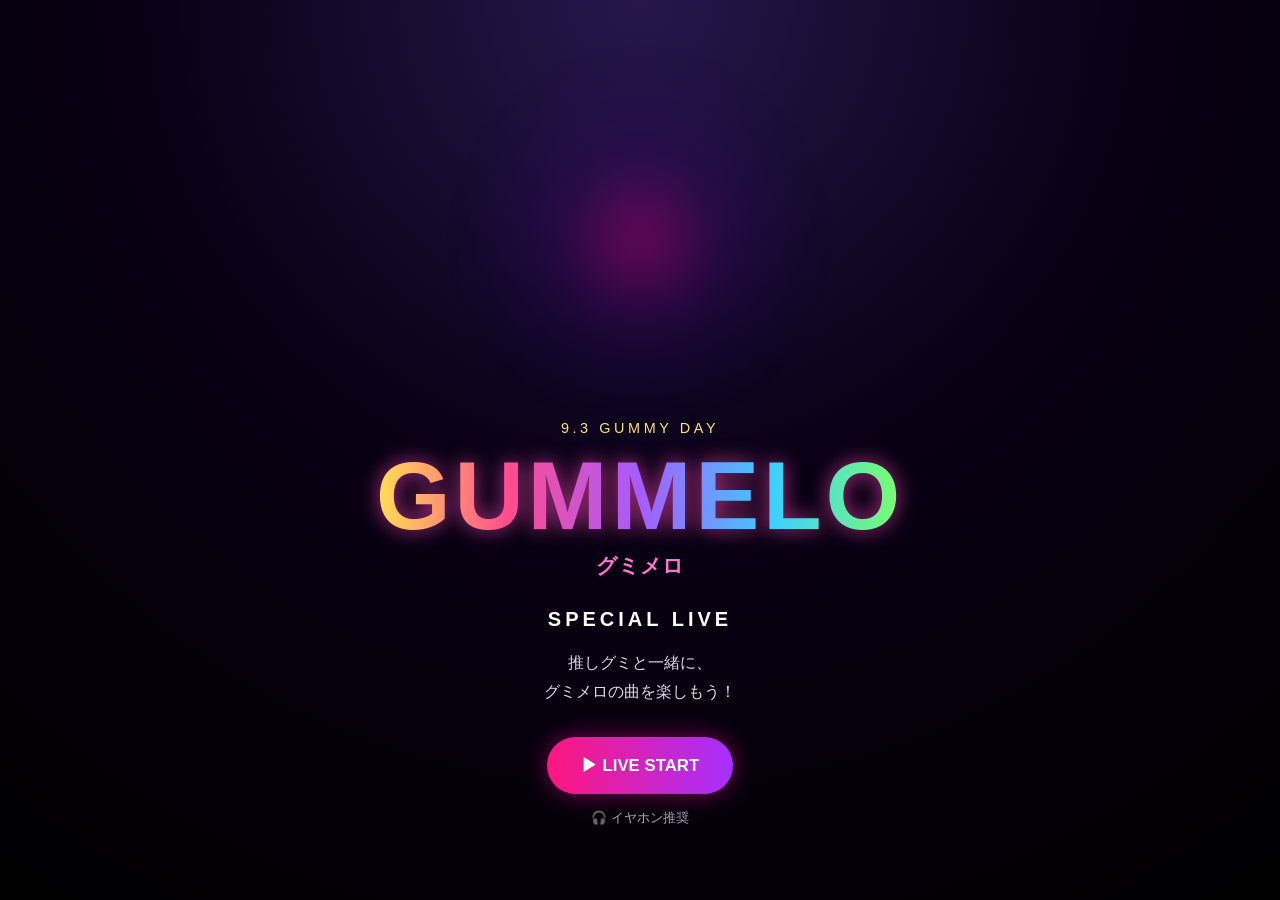
==== index.html @ 1a46d7b8 "Rename live.html to index.html" ====
<!DOCTYPE html>
<html lang="ja">

<head>
  <meta charset="UTF-8">

  <meta
    name="viewport"
    content="width=device-width, initial-scale=1.0"
  >

  <title>GUMMELO SPECIAL LIVE</title>

  <link
    rel="stylesheet"
    href="css/live.css"
  >
</head>


<body>

  <main class="site">


    <!-- ========================================
                  OPENING SCREEN
    ========================================= -->

    <section
      class="screen opening-screen"
      id="opening"
    >

      <div class="opening-glow"></div>

      <p class="event-date">
        9.3 GUMMY DAY
      </p>

      <h1 class="logo">
        GUMMELO
      </h1>

      <p class="logo-ja">
        グミメロ
      </p>

      <p class="special-live">
        SPECIAL LIVE
      </p>

      <p class="opening-message">
        推しグミと一緒に、<br>
        グミメロの曲を楽しもう！
      </p>

      <button
        class="live-start-button"
        id="startButton"
        type="button"
      >
        ▶ LIVE START
      </button>

      <p class="headphone-message">
        🎧 イヤホン推奨
      </p>

    </section>



    <!-- ========================================
                    LIVE SCREEN
    ========================================= -->

    <section
      class="screen live-screen"
      id="liveScreen"
    >


      <div class="live-header">

        <div>

          <p class="live-small">
            9.3 GUMMY DAY
          </p>

          <h2>
            GUMMELO SPECIAL LIVE
          </h2>

        </div>


        <div
          class="live-status"
          id="liveStatus"
        >
          ● LIVE
        </div>

      </div>



      <!-- ========================================
                    STAGE IMAGE
      ========================================= -->

      <div class="stage-frame">

        <img
          src="images/gummelo-stage.jpg"
          alt="GUMMELO SPECIAL LIVE ステージ"
          class="stage-image"
        >

        <div class="stage-overlay">

          <div class="now-playing">

            <span class="now-playing-label">
              NOW PLAYING
            </span>

            <strong>
              推しグミ！
            </strong>

          </div>

        </div>

      </div>



      <!-- ========================================
                    MUSIC INFO
      ========================================= -->

      <div class="music-info">

        <div class="track-title">
          推しグミ！
        </div>

        <div class="artist-name">
          GUMMELO
        </div>

      </div>



      <!-- ========================================
                    PROGRESS
      ========================================= -->

      <div class="progress-area">

        <div class="time-row">

          <span id="currentTime">
            0:00
          </span>

          <span id="duration">
            0:00
          </span>

        </div>


        <div
          class="progress-bar"
          id="progressBar"
        >

          <div
            class="progress-fill"
            id="progressFill"
          ></div>

        </div>

      </div>



      <!-- ========================================
                    CONTROLS
      ========================================= -->

      <div class="controls">

        <button
          id="backButton"
          class="sub-control"
          type="button"
          aria-label="10秒戻る"
        >
          ↶10
        </button>


        <button
          id="pauseButton"
          class="main-control"
          type="button"
          aria-label="一時停止"
        >
          ❚❚
        </button>


        <button
          id="forwardButton"
          class="sub-control"
          type="button"
          aria-label="10秒進む"
        >
          10↷
        </button>

      </div>



      <p class="headphone-message live-headphone">
        🎧 イヤホン推奨
      </p>



      <!-- ========================================
                       AUDIO
      ========================================= -->

      <audio
        id="liveMusic"
        preload="metadata"
      >

        <source
          src="music/oshigumi.mp3"
          type="audio/mpeg"
        >

      </audio>


    </section>



    <!-- ========================================
                   ENDING SCREEN
    ========================================= -->

    <section
      class="screen ending-screen"
      id="ending"
    >

      <p class="ending-small">
        THANK YOU FOR LISTENING
      </p>

      <h2>
        GUMMELO
      </h2>

      <p class="ending-ja">
        グミメロ
      </p>

      <p class="ending-message">
        あなたの推しグミも<br>
        見つけてみてね！
      </p>

      <button
        class="replay-button"
        id="replayButton"
        type="button"
      >
        ↻ もう一度聴く
      </button>

    </section>


  </main>


  <script src="live.js"></script>

</body>

</html>
---- css/live.css ----
* {
  box-sizing: border-box;
}

html {
  scroll-behavior: smooth;
}

body {
  margin: 0;
  min-height: 100vh;

  font-family:
    -apple-system,
    BlinkMacSystemFont,
    "Helvetica Neue",
    Arial,
    sans-serif;

  color: #ffffff;

  background:
    radial-gradient(
      circle at top,
      #28164c 0%,
      #090014 45%,
      #000000 100%
    );

  overflow-x: hidden;
}


/* =========================================
                 SITE
========================================= */

.site {
  min-height: 100vh;
}

.screen {
  min-height: 100vh;
  width: 100%;

  display: flex;
  flex-direction: column;
  align-items: center;
  justify-content: center;

  padding: 30px 18px;
  text-align: center;
}


/* =========================================
               OPENING
========================================= */

.opening-screen {
  position: relative;
  overflow: hidden;
}

.opening-glow {
  position: absolute;

  width: 360px;
  height: 360px;

  border-radius: 50%;

  background:
    radial-gradient(
      circle,
      rgba(255, 0, 170, 0.35),
      rgba(105, 0, 255, 0.08),
      transparent 70%
    );

  filter: blur(20px);
  z-index: 0;
}

.opening-screen > * {
  position: relative;
  z-index: 1;
}

.event-date {
  margin: 0 0 12px;

  font-size: 0.9rem;
  letter-spacing: 0.25em;

  color: #ffe46b;
}

.logo {
  margin: 0;

  font-size: clamp(
    3.2rem,
    14vw,
    6rem
  );

  line-height: 1;
  letter-spacing: 0.04em;

  background:
    linear-gradient(
      90deg,
      #ffdf55,
      #ff4d8d,
      #a65cff,
      #3ccfff,
      #7cff6b
    );

  background-clip: text;
  -webkit-background-clip: text;

  color: transparent;

  filter:
    drop-shadow(
      0 0 10px
      rgba(255, 73, 190, 0.7)
    );
}

.logo-ja {
  margin: 8px 0 0;

  font-size: 1.3rem;
  font-weight: 700;

  color: #ff73d2;
}

.special-live {
  margin: 28px 0 0;

  font-size: 1.25rem;
  font-weight: 700;
  letter-spacing: 0.2em;
}

.opening-message {
  margin: 18px auto 30px;
  max-width: 420px;

  line-height: 1.8;
  color: #dfd8ef;
}

.live-start-button,
.replay-button,
.main-control,
.sub-control {
  border: 0;
  cursor: pointer;
  font-weight: 800;

  transition:
    transform 0.2s ease,
    box-shadow 0.2s ease,
    opacity 0.2s ease;
}

.live-start-button {
  padding: 17px 34px;

  border-radius: 999px;

  font-size: 1.05rem;

  color: #ffffff;

  background:
    linear-gradient(
      90deg,
      #ff167c,
      #a630ff
    );

  box-shadow:
    0 0 25px
    rgba(255, 0, 170, 0.45);
}

.live-start-button:hover,
.replay-button:hover,
.main-control:hover,
.sub-control:hover {
  transform: scale(1.04);
}

.headphone-message {
  margin-top: 16px;

  font-size: 0.8rem;
  color: #aaa2b6;
}


/* =========================================
                 LIVE
========================================= */

.live-screen {
  display: none;

  justify-content: flex-start;
  padding-top: 18px;

  background: #000000;
}

.live-header {
  width: 100%;
  max-width: 900px;

  display: flex;
  justify-content: space-between;
  align-items: center;

  gap: 15px;
  margin-bottom: 14px;

  text-align: left;
}

.live-small {
  margin: 0 0 3px;

  font-size: 0.7rem;
  letter-spacing: 0.15em;

  color: #ffe46b;
}

.live-header h2 {
  margin: 0;

  font-size: 1rem;
  letter-spacing: 0.05em;
}

.live-status {
  font-size: 0.75rem;
  font-weight: 800;

  color: #ff356f;

  animation:
    livePulse
    1.2s infinite;
}

@keyframes livePulse {
  0%,
  100% {
    opacity: 1;
  }

  50% {
    opacity: 0.45;
  }
}


/* =========================================
               STAGE IMAGE
========================================= */

.stage-frame {
  position: relative;

  width: 100%;
  max-width: 900px;

  overflow: hidden;

  border-radius: 12px;
  background: #111111;

  box-shadow:
    0 0 40px
    rgba(255, 0, 180, 0.2);
}

.stage-image {
  width: 100%;
  display: block;

  background: #000000;
}

.stage-overlay {
  position: absolute;

  left: 0;
  right: 0;
  bottom: 0;

  padding: 45px 15px 14px;

  background:
    linear-gradient(
      transparent,
      rgba(0, 0, 0, 0.75)
    );
}

.now-playing {
  display: flex;
  justify-content: space-between;
  align-items: center;

  gap: 10px;
  text-align: left;
}

.now-playing-label {
  font-size: 0.65rem;
  letter-spacing: 0.13em;

  color: #ffdb56;
}

.now-playing strong {
  font-size: 0.9rem;
}


/* =========================================
              MUSIC INFO
========================================= */

.music-info {
  width: 100%;
  max-width: 900px;

  padding-top: 18px;
}

.track-title {
  font-size: 1.4rem;
  font-weight: 800;
}

.artist-name {
  margin-top: 5px;

  font-size: 0.9rem;
  color: #b9b3c0;
}


/* =========================================
               PROGRESS
========================================= */

.progress-area {
  width: 100%;
  max-width: 900px;

  margin-top: 22px;
}

.time-row {
  display: flex;
  justify-content: space-between;

  margin-bottom: 8px;

  font-size: 0.7rem;
  color: #a9a3ad;
}

.progress-bar {
  position: relative;

  width: 100%;
  height: 5px;

  border-radius: 999px;
  overflow: hidden;

  background: #262229;

  cursor: pointer;
}

.progress-fill {
  width: 0%;
  height: 100%;

  border-radius: inherit;

  background:
    linear-gradient(
      90deg,
      #ff1b83,
      #9c38ff,
      #40cfff
    );

  box-shadow:
    0 0 12px
    rgba(255, 55, 180, 0.45);
}


/* =========================================
               CONTROLS
========================================= */

.controls {
  display: flex;
  align-items: center;
  justify-content: center;

  gap: 24px;
  margin-top: 26px;
}

.main-control {
  width: 72px;
  height: 72px;

  border-radius: 50%;

  font-size: 1.5rem;

  color: #ffffff;

  background:
    linear-gradient(
      135deg,
      #ff167c,
      #a630ff
    );

  box-shadow:
    0 0 28px
    rgba(255, 0, 170, 0.42);
}

.sub-control {
  width: 50px;
  height: 50px;

  border-radius: 50%;

  color: #ffffff;

  background:
    rgba(255, 255, 255, 0.1);

  font-size: 0.8rem;
}

.live-headphone {
  margin-top: 20px;
}


/* =========================================
                ENDING
========================================= */

.ending-screen {
  display: none;

  background:
    radial-gradient(
      circle at center,
      #25134b,
      #08000d 60%,
      #000000
    );
}

.ending-small {
  margin: 0;

  color: #ffdf66;

  font-size: 0.75rem;
  letter-spacing: 0.2em;
}

.ending-screen h2 {
  margin: 22px 0 0;

  font-size: clamp(
    3rem,
    14vw,
    6rem
  );

  letter-spacing: 0.05em;

  background:
    linear-gradient(
      90deg,
      #ffdd55,
      #ff4d97,
      #a45cff,
      #4fd7ff
    );

  background-clip: text;
  -webkit-background-clip: text;

  color: transparent;
}

.ending-ja {
  margin-top: 5px;

  color: #ff76d7;
  font-weight: 700;
}

.ending-message {
  margin: 30px 0;

  line-height: 1.8;
  color: #ddd4e4;
}

.replay-button {
  padding: 14px 28px;

  border-radius: 999px;

  background: #ffffff;
  color: #160521;
}


/* =========================================
                MOBILE
========================================= */

@media (max-width: 600px) {
  .screen {
    padding-left: 14px;
    padding-right: 14px;
  }

  .live-header {
    align-items: flex-end;
  }

  .live-header h2 {
    font-size: 0.85rem;
  }

  .stage-frame {
    border-radius: 8px;
  }

  .controls {
    gap: 18px;
  }

  .main-control {
    width: 66px;
    height: 66px;
  }

  .sub-control {
    width: 46px;
    height: 46px;
  }
}
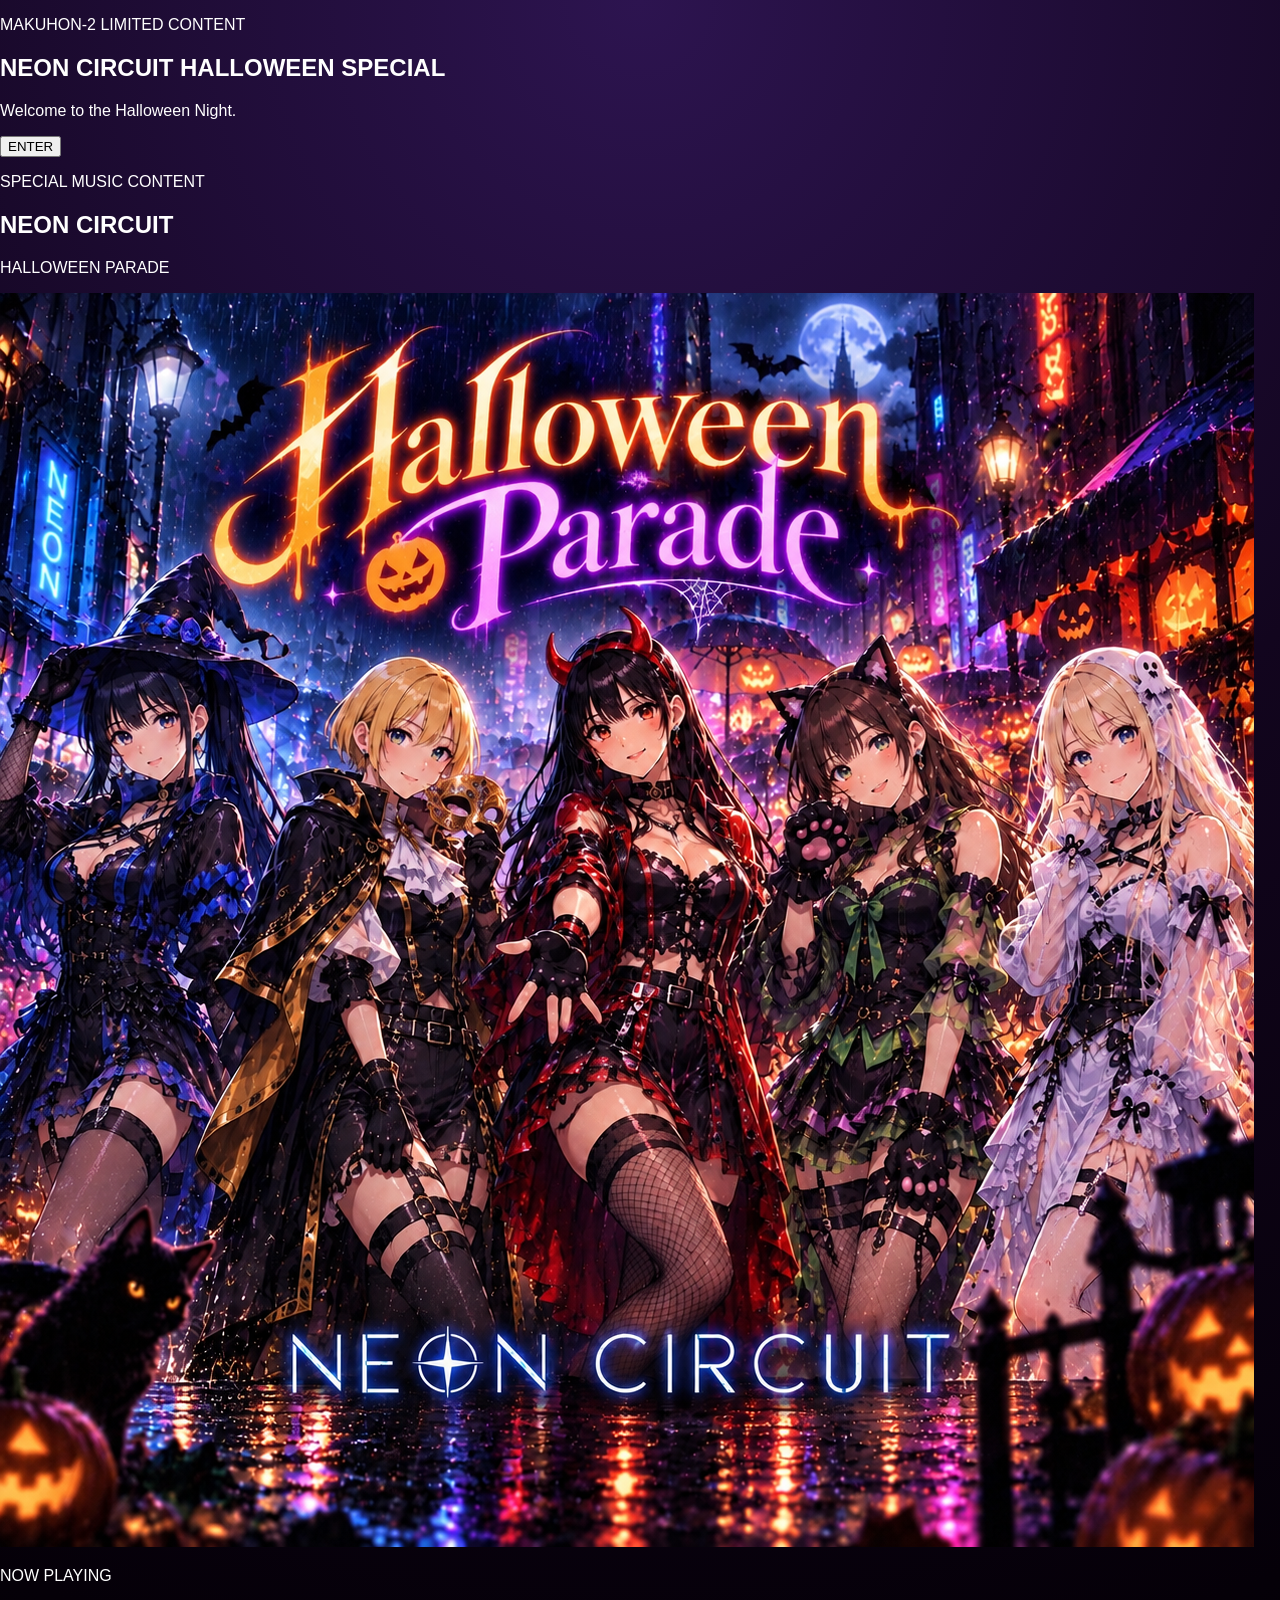
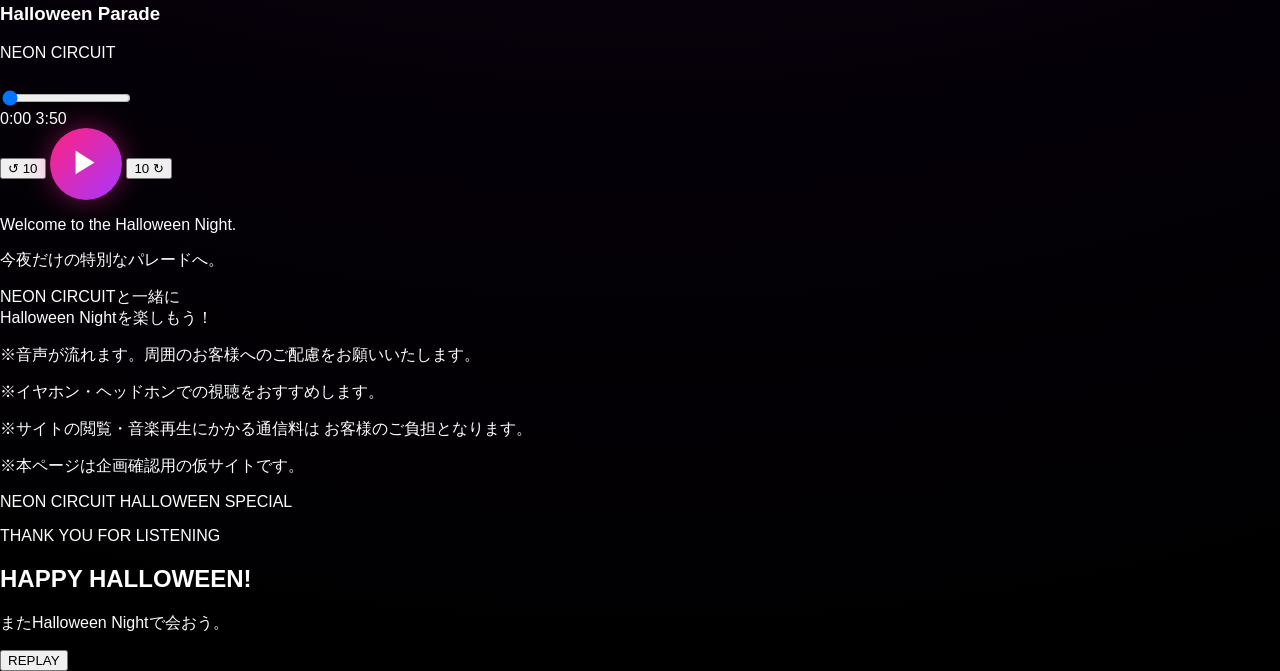
==== commit ec47edae: "Add files via upload" ====
--- a/index.html
+++ b/index.html
@@ -1,305 +1,215 @@
-<!DOCTYPE html>
+<!doctype html>
 <html lang="ja">
-
 <head>
-  <meta charset="UTF-8">
-
+  <meta charset="utf-8" />
+  <meta name="viewport" content="width=device-width, initial-scale=1" />
+
+  <title>NEON CIRCUIT HALLOWEEN SPECIAL</title>
   <meta
-    name="viewport"
-    content="width=device-width, initial-scale=1.0"
-  >
-
-  <title>GUMMELO SPECIAL LIVE</title>
-
-  <link
-    rel="stylesheet"
-    href="css/live.css"
-  >
+    name="description"
+    content="NEON CIRCUIT Halloween Special Site"
+  />
+
+  <link rel="stylesheet" href="css/live.css" />
 </head>
 
-
 <body>
 
-  <main class="site">
-
-
-    <!-- ========================================
-                  OPENING SCREEN
-    ========================================= -->
-
-    <section
-      class="screen opening-screen"
-      id="opening"
-    >
-
-      <div class="opening-glow"></div>
-
-      <p class="event-date">
-        9.3 GUMMY DAY
-      </p>
-
-      <h1 class="logo">
-        GUMMELO
+  <!-- Opening -->
+  <section class="opening-screen" id="openingScreen">
+    <div class="opening-overlay"></div>
+
+    <div class="opening-content">
+      <p class="small-title">MAKUHON-2 LIMITED CONTENT</p>
+
+      <h1>
+        NEON CIRCUIT
+        <span>HALLOWEEN SPECIAL</span>
       </h1>
 
-      <p class="logo-ja">
-        グミメロ
-      </p>
-
-      <p class="special-live">
-        SPECIAL LIVE
-      </p>
-
-      <p class="opening-message">
-        推しグミと一緒に、<br>
-        グミメロの曲を楽しもう！
-      </p>
-
-      <button
-        class="live-start-button"
-        id="startButton"
-        type="button"
-      >
-        ▶ LIVE START
+      <p class="opening-copy">
+        Welcome to the Halloween Night.
+      </p>
+
+      <button id="startButton" class="main-button">
+        ENTER
       </button>
-
-      <p class="headphone-message">
-        🎧 イヤホン推奨
-      </p>
-
-    </section>
-
-
-
-    <!-- ========================================
-                    LIVE SCREEN
-    ========================================= -->
-
-    <section
-      class="screen live-screen"
-      id="liveScreen"
-    >
-
-
-      <div class="live-header">
-
-        <div>
-
-          <p class="live-small">
-            9.3 GUMMY DAY
-          </p>
-
-          <h2>
-            GUMMELO SPECIAL LIVE
-          </h2>
-
+    </div>
+  </section>
+
+
+  <!-- Main -->
+  <main class="live-screen hidden" id="liveScreen">
+
+    <header class="live-header">
+      <p class="small-title">SPECIAL MUSIC CONTENT</p>
+
+      <h2>NEON CIRCUIT</h2>
+
+      <p class="event-title">
+        HALLOWEEN PARADE
+      </p>
+    </header>
+
+
+    <!-- Main Visual -->
+    <section class="visual-section">
+      <div class="visual-frame">
+        <img
+          src="images/halloween.png"
+          alt="NEON CIRCUIT Halloween Special Visual"
+        />
+      </div>
+    </section>
+
+
+    <!-- Song -->
+    <section class="music-section">
+
+      <div class="song-info">
+        <p class="now-playing">NOW PLAYING</p>
+
+        <h3>Halloween Parade</h3>
+
+        <p class="artist-name">
+          NEON CIRCUIT
+        </p>
+      </div>
+
+
+      <audio id="liveMusic" preload="metadata">
+        <source
+          src="music/halloween.mp3"
+          type="audio/mpeg"
+        />
+      </audio>
+
+
+      <!-- Progress -->
+      <div class="progress-area">
+
+        <input
+          type="range"
+          id="progressBar"
+          min="0"
+          max="100"
+          value="0"
+          step="0.1"
+        />
+
+        <div class="time-display">
+          <span id="currentTime">0:00</span>
+          <span id="duration">0:00</span>
         </div>
 
-
-        <div
-          class="live-status"
-          id="liveStatus"
-        >
-          ● LIVE
-        </div>
-
-      </div>
-
-
-
-      <!-- ========================================
-                    STAGE IMAGE
-      ========================================= -->
-
-      <div class="stage-frame">
-
-        <img
-          src="images/gummelo-stage.jpg"
-          alt="GUMMELO SPECIAL LIVE ステージ"
-          class="stage-image"
-        >
-
-        <div class="stage-overlay">
-
-          <div class="now-playing">
-
-            <span class="now-playing-label">
-              NOW PLAYING
-            </span>
-
-            <strong>
-              推しグミ！
-            </strong>
-
-          </div>
-
-        </div>
-
-      </div>
-
-
-
-      <!-- ========================================
-                    MUSIC INFO
-      ========================================= -->
-
-      <div class="music-info">
-
-        <div class="track-title">
-          推しグミ！
-        </div>
-
-        <div class="artist-name">
-          GUMMELO
-        </div>
-
-      </div>
-
-
-
-      <!-- ========================================
-                    PROGRESS
-      ========================================= -->
-
-      <div class="progress-area">
-
-        <div class="time-row">
-
-          <span id="currentTime">
-            0:00
-          </span>
-
-          <span id="duration">
-            0:00
-          </span>
-
-        </div>
-
-
-        <div
-          class="progress-bar"
-          id="progressBar"
-        >
-
-          <div
-            class="progress-fill"
-            id="progressFill"
-          ></div>
-
-        </div>
-
-      </div>
-
-
-
-      <!-- ========================================
-                    CONTROLS
-      ========================================= -->
-
-      <div class="controls">
+      </div>
+
+
+      <!-- Controls -->
+      <div class="control-buttons">
 
         <button
           id="backButton"
-          class="sub-control"
-          type="button"
+          class="control-button"
           aria-label="10秒戻る"
         >
-          ↶10
+          ↺ 10
         </button>
 
-
         <button
-          id="pauseButton"
-          class="main-control"
-          type="button"
-          aria-label="一時停止"
+          id="playButton"
+          class="play-button"
+          aria-label="再生"
         >
-          ❚❚
+          ▶
         </button>
-
 
         <button
           id="forwardButton"
-          class="sub-control"
-          type="button"
+          class="control-button"
           aria-label="10秒進む"
         >
-          10↷
+          10 ↻
         </button>
 
       </div>
 
-
-
-      <p class="headphone-message live-headphone">
-        🎧 イヤホン推奨
-      </p>
-
-
-
-      <!-- ========================================
-                       AUDIO
-      ========================================= -->
-
-      <audio
-        id="liveMusic"
-        preload="metadata"
-      >
-
-        <source
-          src="music/oshigumi.mp3"
-          type="audio/mpeg"
-        >
-
-      </audio>
-
-
-    </section>
-
-
-
-    <!-- ========================================
-                   ENDING SCREEN
-    ========================================= -->
-
-    <section
-      class="screen ending-screen"
-      id="ending"
-    >
+    </section>
+
+
+    <!-- Halloween Message -->
+    <section class="message-section">
+      <p class="message-en">
+        Welcome to the Halloween Night.
+      </p>
+
+      <p class="message-main">
+        今夜だけの特別なパレードへ。
+      </p>
+
+      <p class="message-sub">
+        NEON CIRCUITと一緒に<br />
+        Halloween Nightを楽しもう！
+      </p>
+    </section>
+
+
+    <!-- Notice -->
+    <section class="notice-section">
+      <p>
+        ※音声が流れます。周囲のお客様へのご配慮をお願いいたします。
+      </p>
+
+      <p>
+        ※イヤホン・ヘッドホンでの視聴をおすすめします。
+      </p>
+
+      <p>
+        ※サイトの閲覧・音楽再生にかかる通信料は
+        お客様のご負担となります。
+      </p>
+
+      <p class="prototype-note">
+        ※本ページは企画確認用の仮サイトです。
+      </p>
+    </section>
+
+
+    <footer>
+      <p>NEON CIRCUIT HALLOWEEN SPECIAL</p>
+    </footer>
+
+  </main>
+
+
+  <!-- Ending -->
+  <section class="ending-screen hidden" id="endingScreen">
+
+    <div class="ending-content">
 
       <p class="ending-small">
         THANK YOU FOR LISTENING
       </p>
 
       <h2>
-        GUMMELO
+        HAPPY
+        <span>HALLOWEEN!</span>
       </h2>
 
-      <p class="ending-ja">
-        グミメロ
-      </p>
-
-      <p class="ending-message">
-        あなたの推しグミも<br>
-        見つけてみてね！
-      </p>
-
-      <button
-        class="replay-button"
-        id="replayButton"
-        type="button"
-      >
-        ↻ もう一度聴く
+      <p>
+        またHalloween Nightで会おう。
+      </p>
+
+      <button id="replayButton" class="main-button">
+        REPLAY
       </button>
 
-    </section>
-
-
-  </main>
+    </div>
+
+  </section>
 
 
   <script src="live.js"></script>
 
 </body>
-
-</html>
+</html>
--- a/css/live.css
+++ b/css/live.css
@@ -8,6 +8,7 @@
 
 body {
   margin: 0;
+
   min-height: 100vh;
 
   font-family:
@@ -22,8 +23,9 @@
   background:
     radial-gradient(
       circle at top,
-      #28164c 0%,
-      #090014 45%,
+      #2d1450 0%,
+      #12051e 38%,
+      #050008 72%,
       #000000 100%
     );
 
@@ -39,264 +41,190 @@
   min-height: 100vh;
 }
 
-.screen {
+
+/* =========================================
+                 HERO
+========================================= */
+
+.hero {
+  position: relative;
+
   min-height: 100vh;
+
   width: 100%;
 
-  display: flex;
-  flex-direction: column;
-  align-items: center;
-  justify-content: center;
-
-  padding: 30px 18px;
+  max-width: 900px;
+
+  margin: 0 auto;
+
+  padding:
+    36px
+    18px
+    50px;
+
   text-align: center;
-}
-
-
-/* =========================================
-               OPENING
-========================================= */
-
-.opening-screen {
-  position: relative;
+
   overflow: hidden;
 }
 
-.opening-glow {
+
+.hero-glow {
   position: absolute;
 
-  width: 360px;
-  height: 360px;
+  top: -120px;
+  left: 50%;
+
+  width: 420px;
+  height: 420px;
+
+  transform:
+    translateX(-50%);
 
   border-radius: 50%;
 
   background:
     radial-gradient(
       circle,
-      rgba(255, 0, 170, 0.35),
-      rgba(105, 0, 255, 0.08),
-      transparent 70%
-    );
-
-  filter: blur(20px);
-  z-index: 0;
-}
-
-.opening-screen > * {
+      rgba(255, 0, 170, 0.38),
+      rgba(119, 0, 255, 0.12),
+      transparent 72%
+    );
+
+  filter:
+    blur(24px);
+
+  pointer-events: none;
+}
+
+
+.hero > * {
   position: relative;
   z-index: 1;
 }
 
+
+/* =========================================
+                 LOGO
+========================================= */
+
 .event-date {
-  margin: 0 0 12px;
-
-  font-size: 0.9rem;
-  letter-spacing: 0.25em;
-
-  color: #ffe46b;
-}
+  margin: 0 0 10px;
+
+  font-size: 0.78rem;
+
+  font-weight: 700;
+
+  letter-spacing: 0.28em;
+
+  color: #ffe36d;
+}
+
 
 .logo {
   margin: 0;
 
-  font-size: clamp(
-    3.2rem,
-    14vw,
-    6rem
-  );
-
-  line-height: 1;
+  font-size:
+    clamp(
+      3.3rem,
+      15vw,
+      6.5rem
+    );
+
+  line-height: 0.95;
+
   letter-spacing: 0.04em;
 
   background:
     linear-gradient(
       90deg,
-      #ffdf55,
-      #ff4d8d,
-      #a65cff,
-      #3ccfff,
-      #7cff6b
-    );
-
+      #ffe34f,
+      #ff7048,
+      #ff3f91,
+      #a05cff,
+      #3dcfff,
+      #65e779
+    );
+
+  -webkit-background-clip: text;
   background-clip: text;
-  -webkit-background-clip: text;
 
   color: transparent;
 
   filter:
     drop-shadow(
-      0 0 10px
-      rgba(255, 73, 190, 0.7)
-    );
-}
+      0 0 12px
+      rgba(255, 80, 190, 0.58)
+    );
+}
+
 
 .logo-ja {
-  margin: 8px 0 0;
-
-  font-size: 1.3rem;
-  font-weight: 700;
-
-  color: #ff73d2;
-}
+  margin:
+    9px
+    0
+    0;
+
+  font-size: 1.15rem;
+
+  font-weight: 800;
+
+  letter-spacing: 0.18em;
+
+  color: #ff86db;
+}
+
 
 .special-live {
-  margin: 28px 0 0;
-
-  font-size: 1.25rem;
-  font-weight: 700;
-  letter-spacing: 0.2em;
-}
-
-.opening-message {
-  margin: 18px auto 30px;
-  max-width: 420px;
-
-  line-height: 1.8;
-  color: #dfd8ef;
-}
-
-.live-start-button,
-.replay-button,
-.main-control,
-.sub-control {
-  border: 0;
-  cursor: pointer;
+  margin:
+    20px
+    0
+    24px;
+
+  font-size: 1rem;
+
   font-weight: 800;
 
-  transition:
-    transform 0.2s ease,
-    box-shadow 0.2s ease,
-    opacity 0.2s ease;
-}
-
-.live-start-button {
-  padding: 17px 34px;
-
-  border-radius: 999px;
-
-  font-size: 1.05rem;
+  letter-spacing: 0.22em;
 
   color: #ffffff;
-
-  background:
-    linear-gradient(
-      90deg,
-      #ff167c,
-      #a630ff
-    );
+}
+
+
+/* =========================================
+              STAGE CARD
+========================================= */
+
+.stage-card {
+  position: relative;
+
+  width: 100%;
+
+  overflow: hidden;
+
+  border:
+    1px solid
+    rgba(255,255,255,0.18);
+
+  border-radius: 18px;
+
+  background: #000000;
 
   box-shadow:
-    0 0 25px
-    rgba(255, 0, 170, 0.45);
-}
-
-.live-start-button:hover,
-.replay-button:hover,
-.main-control:hover,
-.sub-control:hover {
-  transform: scale(1.04);
-}
-
-.headphone-message {
-  margin-top: 16px;
-
-  font-size: 0.8rem;
-  color: #aaa2b6;
-}
-
-
-/* =========================================
-                 LIVE
-========================================= */
-
-.live-screen {
-  display: none;
-
-  justify-content: flex-start;
-  padding-top: 18px;
-
-  background: #000000;
-}
-
-.live-header {
+    0
+    0
+    40px
+    rgba(255, 0, 180, 0.24);
+}
+
+
+.stage-image {
+  display: block;
+
   width: 100%;
-  max-width: 900px;
-
-  display: flex;
-  justify-content: space-between;
-  align-items: center;
-
-  gap: 15px;
-  margin-bottom: 14px;
-
-  text-align: left;
-}
-
-.live-small {
-  margin: 0 0 3px;
-
-  font-size: 0.7rem;
-  letter-spacing: 0.15em;
-
-  color: #ffe46b;
-}
-
-.live-header h2 {
-  margin: 0;
-
-  font-size: 1rem;
-  letter-spacing: 0.05em;
-}
-
-.live-status {
-  font-size: 0.75rem;
-  font-weight: 800;
-
-  color: #ff356f;
-
-  animation:
-    livePulse
-    1.2s infinite;
-}
-
-@keyframes livePulse {
-  0%,
-  100% {
-    opacity: 1;
-  }
-
-  50% {
-    opacity: 0.45;
-  }
-}
-
-
-/* =========================================
-               STAGE IMAGE
-========================================= */
-
-.stage-frame {
-  position: relative;
-
-  width: 100%;
-  max-width: 900px;
-
-  overflow: hidden;
-
-  border-radius: 12px;
-  background: #111111;
-
-  box-shadow:
-    0 0 40px
-    rgba(255, 0, 180, 0.2);
-}
-
-.stage-image {
-  width: 100%;
-  display: block;
-
-  background: #000000;
-}
+
+  height: auto;
+}
+
 
 .stage-overlay {
   position: absolute;
@@ -305,33 +233,44 @@
   right: 0;
   bottom: 0;
 
-  padding: 45px 15px 14px;
+  display: flex;
+
+  align-items: center;
+
+  justify-content: space-between;
+
+  gap: 10px;
+
+  padding:
+    44px
+    16px
+    14px;
 
   background:
     linear-gradient(
       transparent,
-      rgba(0, 0, 0, 0.75)
-    );
-}
-
-.now-playing {
-  display: flex;
-  justify-content: space-between;
-  align-items: center;
-
-  gap: 10px;
-  text-align: left;
-}
+      rgba(0, 0, 0, 0.78)
+    );
+}
+
 
 .now-playing-label {
-  font-size: 0.65rem;
-  letter-spacing: 0.13em;
-
-  color: #ffdb56;
-}
-
-.now-playing strong {
+  font-size: 0.63rem;
+
+  font-weight: 800;
+
+  letter-spacing: 0.16em;
+
+  color: #ffe264;
+}
+
+
+.track-mini-title {
   font-size: 0.9rem;
+
+  font-weight: 800;
+
+  color: #ffffff;
 }
 
 
@@ -340,59 +279,55 @@
 ========================================= */
 
 .music-info {
-  width: 100%;
-  max-width: 900px;
-
-  padding-top: 18px;
-}
-
-.track-title {
-  font-size: 1.4rem;
-  font-weight: 800;
-}
-
-.artist-name {
-  margin-top: 5px;
+  margin-top: 22px;
+}
+
+
+.music-info h2 {
+  margin: 0;
+
+  font-size: 1.6rem;
+
+  letter-spacing: 0.03em;
+}
+
+
+.music-info p {
+  margin:
+    6px
+    0
+    0;
 
   font-size: 0.9rem;
-  color: #b9b3c0;
-}
-
-
-/* =========================================
-               PROGRESS
+
+  color: #bab2c2;
+}
+
+
+/* =========================================
+              PROGRESS
 ========================================= */
 
 .progress-area {
-  width: 100%;
-  max-width: 900px;
-
-  margin-top: 22px;
-}
-
-.time-row {
-  display: flex;
-  justify-content: space-between;
-
-  margin-bottom: 8px;
-
-  font-size: 0.7rem;
-  color: #a9a3ad;
-}
-
-.progress-bar {
+  margin-top: 26px;
+}
+
+
+.progress-track {
   position: relative;
 
   width: 100%;
   height: 5px;
 
+  overflow: hidden;
+
   border-radius: 999px;
-  overflow: hidden;
-
-  background: #262229;
+
+  background: #2b252f;
 
   cursor: pointer;
 }
+
 
 .progress-fill {
   width: 0%;
@@ -403,14 +338,29 @@
   background:
     linear-gradient(
       90deg,
-      #ff1b83,
-      #9c38ff,
-      #40cfff
+      #ff2b87,
+      #b43eff,
+      #4fd3ff
     );
 
   box-shadow:
-    0 0 12px
-    rgba(255, 55, 180, 0.45);
+    0
+    0
+    12px
+    rgba(255, 53, 171, 0.55);
+}
+
+
+.time-row {
+  display: flex;
+
+  justify-content: space-between;
+
+  margin-top: 8px;
+
+  font-size: 0.72rem;
+
+  color: #9d96a4;
 }
 
 
@@ -420,126 +370,164 @@
 
 .controls {
   display: flex;
+
+  justify-content: center;
+
   align-items: center;
-  justify-content: center;
-
-  gap: 24px;
-  margin-top: 26px;
-}
-
-.main-control {
+
+  gap: 26px;
+
+  margin-top: 24px;
+}
+
+
+.play-button,
+.sub-control {
+  border: 0;
+
+  cursor: pointer;
+
+  color: #ffffff;
+
+  transition:
+    transform 0.18s ease,
+    opacity 0.18s ease;
+}
+
+
+.play-button:hover,
+.sub-control:hover {
+  transform: scale(1.06);
+}
+
+
+.play-button {
   width: 72px;
   height: 72px;
 
   border-radius: 50%;
 
-  font-size: 1.5rem;
-
-  color: #ffffff;
+  font-size: 1.8rem;
+
+  padding-left: 5px;
 
   background:
     linear-gradient(
       135deg,
-      #ff167c,
-      #a630ff
+      #ff227e,
+      #a936ff
     );
 
   box-shadow:
-    0 0 28px
-    rgba(255, 0, 170, 0.42);
-}
+    0
+    0
+    28px
+    rgba(255, 35, 160, 0.45);
+}
+
 
 .sub-control {
-  width: 50px;
-  height: 50px;
+  width: 52px;
+  height: 52px;
 
   border-radius: 50%;
 
-  color: #ffffff;
-
-  background:
-    rgba(255, 255, 255, 0.1);
-
-  font-size: 0.8rem;
-}
-
-.live-headphone {
-  margin-top: 20px;
-}
-
-
-/* =========================================
-                ENDING
-========================================= */
-
-.ending-screen {
-  display: none;
-
-  background:
-    radial-gradient(
-      circle at center,
-      #25134b,
-      #08000d 60%,
-      #000000
-    );
-}
-
-.ending-small {
+  font-size: 0.82rem;
+
+  font-weight: 800;
+
+  background:
+    rgba(255,255,255,0.10);
+
+  backdrop-filter:
+    blur(10px);
+
+  -webkit-backdrop-filter:
+    blur(10px);
+}
+
+
+/* =========================================
+              MESSAGES
+========================================= */
+
+.headphone-message {
+  margin:
+    20px
+    0
+    0;
+
+  font-size: 0.78rem;
+
+  color: #a79fad;
+}
+
+
+.message {
+  margin:
+    18px
+    auto
+    0;
+
+  line-height: 1.8;
+
+  font-size: 0.95rem;
+
+  color: #ddd5e3;
+}
+
+
+/* =========================================
+                FOOTER
+========================================= */
+
+.footer {
+  padding:
+    30px
+    18px
+    44px;
+
+  text-align: center;
+
+  border-top:
+    1px solid
+    rgba(255,255,255,0.07);
+
+  background:
+    rgba(0,0,0,0.45);
+}
+
+
+.footer p {
   margin: 0;
 
-  color: #ffdf66;
+  font-size: 0.65rem;
+
+  letter-spacing: 0.2em;
+
+  color: #ffe164;
+}
+
+
+.footer strong {
+  display: block;
+
+  margin-top: 9px;
+
+  font-size: 1.25rem;
+
+  letter-spacing: 0.08em;
+}
+
+
+.footer span {
+  display: block;
+
+  margin-top: 5px;
 
   font-size: 0.75rem;
-  letter-spacing: 0.2em;
-}
-
-.ending-screen h2 {
-  margin: 22px 0 0;
-
-  font-size: clamp(
-    3rem,
-    14vw,
-    6rem
-  );
-
-  letter-spacing: 0.05em;
-
-  background:
-    linear-gradient(
-      90deg,
-      #ffdd55,
-      #ff4d97,
-      #a45cff,
-      #4fd7ff
-    );
-
-  background-clip: text;
-  -webkit-background-clip: text;
-
-  color: transparent;
-}
-
-.ending-ja {
-  margin-top: 5px;
-
-  color: #ff76d7;
-  font-weight: 700;
-}
-
-.ending-message {
-  margin: 30px 0;
-
-  line-height: 1.8;
-  color: #ddd4e4;
-}
-
-.replay-button {
-  padding: 14px 28px;
-
-  border-radius: 999px;
-
-  background: #ffffff;
-  color: #160521;
+
+  color: #a79dad;
 }
 
 
@@ -548,34 +536,34 @@
 ========================================= */
 
 @media (max-width: 600px) {
-  .screen {
-    padding-left: 14px;
-    padding-right: 14px;
+
+  .hero {
+    padding:
+      28px
+      14px
+      42px;
   }
 
-  .live-header {
-    align-items: flex-end;
+
+  .stage-card {
+    border-radius: 12px;
   }
 
-  .live-header h2 {
-    font-size: 0.85rem;
+
+  .controls {
+    gap: 20px;
   }
 
-  .stage-frame {
-    border-radius: 8px;
-  }
-
-  .controls {
-    gap: 18px;
-  }
-
-  .main-control {
+
+  .play-button {
     width: 66px;
     height: 66px;
   }
 
+
   .sub-control {
-    width: 46px;
-    height: 46px;
+    width: 48px;
+    height: 48px;
   }
-}
+
+}
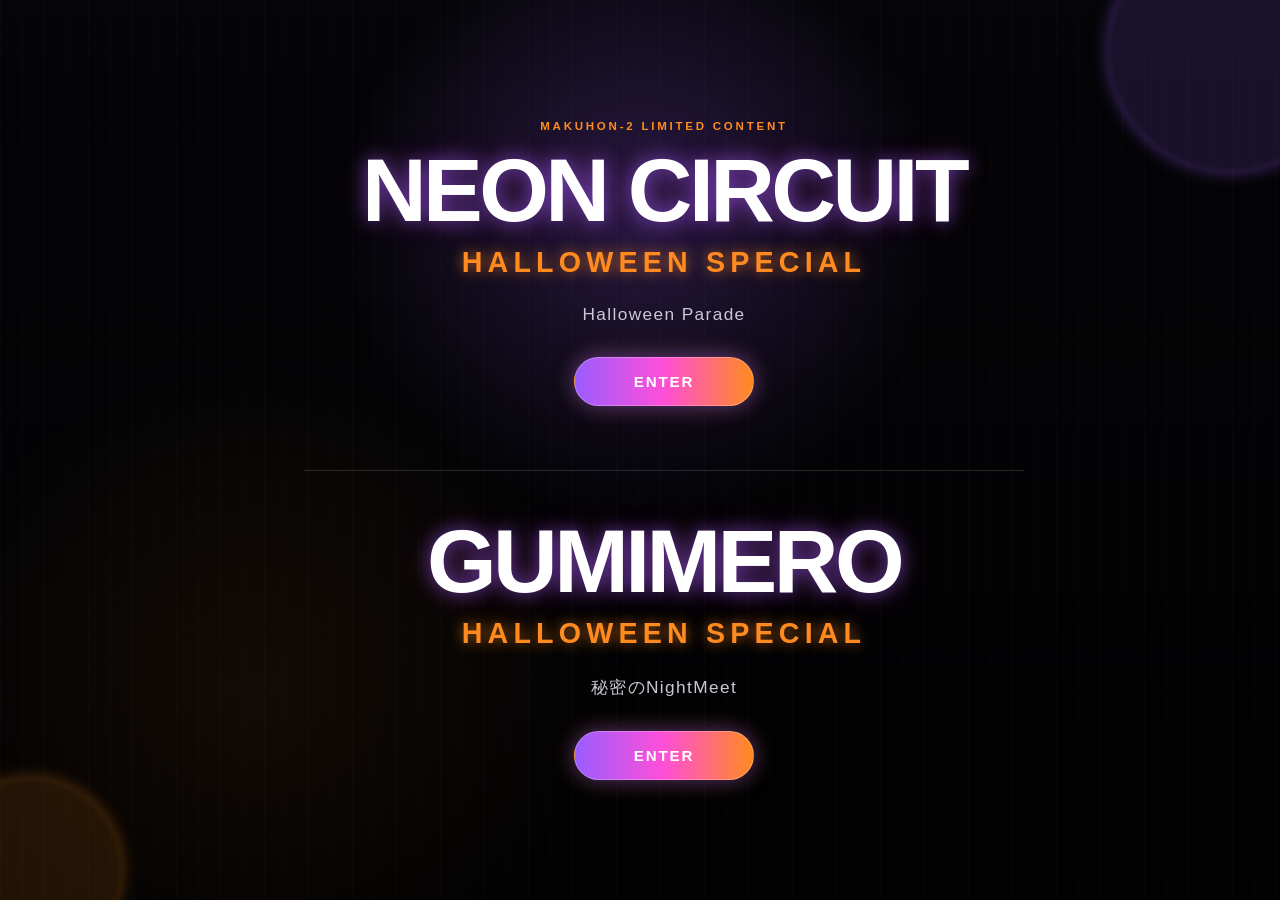
==== commit 815a984d: "Add files via upload" ====
--- a/index.html
+++ b/index.html
@@ -18,24 +18,46 @@
   <!-- Opening -->
   <section class="opening-screen" id="openingScreen">
     <div class="opening-overlay"></div>
-
-    <div class="opening-content">
-      <p class="small-title">MAKUHON-2 LIMITED CONTENT</p>
-
-      <h1>
-        NEON CIRCUIT
-        <span>HALLOWEEN SPECIAL</span>
-      </h1>
-
-      <p class="opening-copy">
-        Welcome to the Halloween Night.
-      </p>
-
-      <button id="startButton" class="main-button">
-        ENTER
-      </button>
-    </div>
-  </section>
+　　　
+<div class="opening-content">
+  <p class="small-title">MAKUHON-2 LIMITED CONTENT</p>
+
+  <!-- NEON CIRCUIT -->
+  <div class="opening-artist">
+    <h1>
+      NEON CIRCUIT
+      <span>HALLOWEEN SPECIAL</span>
+    </h1>
+
+    <p class="opening-copy">
+      Halloween Parade
+    </p>
+
+    <button id="startButton" class="main-button">
+      ENTER
+    </button>
+  </div>
+
+
+  <!-- GUMIMERO -->
+  <div class="opening-artist gummelo-opening">
+    <h1>
+      GUMIMERO
+      <span>HALLOWEEN SPECIAL</span>
+    </h1>
+
+    <p class="opening-copy">
+      秘密のNightMeet
+    </p>
+
+    <button id="gummeloButton" class="main-button">
+      ENTER
+    </button>
+  </div>
+</div>
+
+
+     </section>
 
 
   <!-- Main -->
@@ -181,6 +203,153 @@
 
   </main>
 
+<!-- GUMIMERO Main -->
+<main class="live-screen hidden" id="gummeloScreen">
+
+  <header class="live-header">
+    <p class="small-title">SPECIAL MUSIC CONTENT</p>
+
+    <h2>GUMIMERO</h2>
+
+    <p class="event-title">
+      HALLOWEEN SPECIAL
+    </p>
+  </header>
+
+
+  <!-- Main Visual -->
+  <section class="visual-section">
+    <div class="visual-frame">
+      <img
+        src="images/nightmeet.png"
+        alt="GUMIMERO 秘密のNightMeet"
+      />
+    </div>
+  </section>
+
+
+  <!-- Song -->
+  <section class="music-section">
+
+    <div class="song-info">
+      <p class="now-playing">NOW PLAYING</p>
+
+      <h3>秘密のNightMeet</h3>
+
+      <p class="artist-name">
+        GUMIMERO
+      </p>
+    </div>
+
+
+    <audio id="gummeloMusic" preload="metadata">
+      <source
+        src="music/nightmeet.mp3"
+        type="audio/mpeg"
+      />
+    </audio>
+
+
+    <!-- Progress -->
+    <div class="progress-area">
+
+      <input
+        type="range"
+        id="gummeloProgressBar"
+        min="0"
+        max="100"
+        value="0"
+        step="0.1"
+      />
+
+      <div class="time-display">
+        <span id="gummeloCurrentTime">0:00</span>
+        <span id="gummeloDuration">0:00</span>
+      </div>
+
+    </div>
+
+
+    <!-- Controls -->
+    <div class="control-buttons">
+
+      <button
+        id="gummeloBackButton"
+        class="control-button"
+        aria-label="10秒戻る"
+      >
+        ↺ 10
+      </button>
+
+      <button
+        id="gummeloPlayButton"
+        class="play-button"
+        aria-label="再生"
+      >
+        ▶
+      </button>
+
+      <button
+        id="gummeloForwardButton"
+        class="control-button"
+        aria-label="10秒進む"
+      >
+        10 ↻
+      </button>
+
+    </div>
+
+  </section>
+
+
+  <!-- Halloween Message -->
+  <section class="message-section">
+
+    <p class="message-en">
+      Welcome to our secret NightMeet.
+    </p>
+
+    <p class="message-main">
+      今夜だけの、秘密のHalloween Partyへ。
+    </p>
+
+    <p class="message-sub">
+      GUMIMEROと一緒に<br />
+      特別な夜を楽しもう！
+    </p>
+
+  </section>
+
+
+  <!-- Notice -->
+  <section class="notice-section">
+
+    <p>
+      ※音声が流れます。周囲のお客様へのご配慮をお願いいたします。
+    </p>
+
+    <p>
+      ※イヤホン・ヘッドホンでの視聴をおすすめします。
+    </p>
+
+    <p>
+      ※サイトの閲覧・音楽再生にかかる通信料は
+      お客様のご負担となります。
+    </p>
+
+    <p class="prototype-note">
+      ※本ページは企画確認用の仮サイトです。
+    </p>
+
+  </section>
+
+
+  <footer>
+    <p>GUMIMERO HALLOWEEN SPECIAL</p>
+  </footer>
+
+</main>
+
 
   <!-- Ending -->
   <section class="ending-screen hidden" id="endingScreen">
--- a/css/live.css
+++ b/css/live.css
@@ -1,3 +1,20 @@
+:root {
+  --bg-main: #07070b;
+  --bg-panel: #11111a;
+  --text-main: #ffffff;
+  --text-sub: #c9c9d6;
+  --purple: #9b5cff;
+  --orange: #ff8a1f;
+  --pink: #ff4fd8;
+  --line: rgba(255, 255, 255, 0.14);
+  --shadow-purple: 0 0 18px rgba(155, 92, 255, 0.55);
+  --shadow-orange: 0 0 18px rgba(255, 138, 31, 0.45);
+}
+
+/* -------------------------
+   Base
+------------------------- */
+
 * {
   box-sizing: border-box;
 }
@@ -8,562 +25,800 @@
 
 body {
   margin: 0;
-
   min-height: 100vh;
 
   font-family:
     -apple-system,
     BlinkMacSystemFont,
-    "Helvetica Neue",
-    Arial,
+    "Segoe UI",
+    "Hiragino Kaku Gothic ProN",
+    "Hiragino Sans",
+    "Yu Gothic",
+    "Meiryo",
     sans-serif;
-
-  color: #ffffff;
 
   background:
     radial-gradient(
       circle at top,
-      #2d1450 0%,
-      #12051e 38%,
-      #050008 72%,
-      #000000 100%
+      rgba(155, 92, 255, 0.18),
+      transparent 34%
+    ),
+    radial-gradient(
+      circle at bottom,
+      rgba(255, 138, 31, 0.12),
+      transparent 30%
+    ),
+    var(--bg-main);
+
+  color: var(--text-main);
+  overflow-x: hidden;
+}
+
+button,
+input {
+  font: inherit;
+}
+
+button {
+  cursor: pointer;
+}
+
+.hidden {
+  display: none !important;
+}
+
+
+/* -------------------------
+   Opening
+------------------------- */
+
+.opening-screen {
+  position: relative;
+
+  min-height: 100svh;
+
+  display: flex;
+  justify-content: center;
+  align-items: center;
+
+  padding: 32px 20px;
+
+  background:
+    linear-gradient(
+      rgba(0, 0, 0, 0.35),
+      rgba(0, 0, 0, 0.8)
+    ),
+    radial-gradient(
+      circle at 50% 25%,
+      rgba(155, 92, 255, 0.45),
+      transparent 32%
+    ),
+    radial-gradient(
+      circle at 20% 80%,
+      rgba(255, 138, 31, 0.22),
+      transparent 28%
+    ),
+    #07070b;
+
+  overflow: hidden;
+}
+
+.opening-screen::before,
+.opening-screen::after {
+  content: "";
+  position: absolute;
+  border-radius: 50%;
+  filter: blur(2px);
+  pointer-events: none;
+}
+
+.opening-screen::before {
+  width: 240px;
+  height: 240px;
+
+  top: -70px;
+  right: -70px;
+
+  background: rgba(155, 92, 255, 0.14);
+  box-shadow: var(--shadow-purple);
+}
+
+.opening-screen::after {
+  width: 180px;
+  height: 180px;
+
+  bottom: -60px;
+  left: -60px;
+
+  background: rgba(255, 138, 31, 0.12);
+  box-shadow: var(--shadow-orange);
+}
+
+.opening-overlay {
+  position: absolute;
+  inset: 0;
+
+  background:
+    repeating-linear-gradient(
+      90deg,
+      rgba(255, 255, 255, 0.015) 0,
+      rgba(255, 255, 255, 0.015) 1px,
+      transparent 1px,
+      transparent 22px
     );
 
-  overflow-x: hidden;
-}
-
-
-/* =========================================
-                 SITE
-========================================= */
-
-.site {
-  min-height: 100vh;
-}
-
-
-/* =========================================
-                 HERO
-========================================= */
-
-.hero {
+  pointer-events: none;
+}
+
+.opening-content {
   position: relative;
-
-  min-height: 100vh;
-
-  width: 100%;
-
-  max-width: 900px;
-
-  margin: 0 auto;
-
-  padding:
-    36px
-    18px
-    50px;
+  z-index: 2;
+
+  width: min(100%, 720px);
 
   text-align: center;
-
-  overflow: hidden;
-}
-
-
-.hero-glow {
-  position: absolute;
-
-  top: -120px;
-  left: 50%;
-
-  width: 420px;
-  height: 420px;
-
-  transform:
-    translateX(-50%);
-
-  border-radius: 50%;
-
-  background:
-    radial-gradient(
-      circle,
-      rgba(255, 0, 170, 0.38),
-      rgba(119, 0, 255, 0.12),
-      transparent 72%
-    );
-
-  filter:
-    blur(24px);
-
-  pointer-events: none;
-}
-
-
-.hero > * {
-  position: relative;
-  z-index: 1;
-}
-
-
-/* =========================================
-                 LOGO
-========================================= */
-
-.event-date {
-  margin: 0 0 10px;
-
-  font-size: 0.78rem;
-
+}
+
+.small-title {
+  margin: 0 0 16px;
+
+  font-size: 0.72rem;
   font-weight: 700;
 
-  letter-spacing: 0.28em;
-
-  color: #ffe36d;
-}
-
-
-.logo {
+  letter-spacing: 0.24em;
+
+  color: var(--orange);
+}
+
+.opening-content h1 {
   margin: 0;
 
-  font-size:
-    clamp(
-      3.3rem,
-      15vw,
-      6.5rem
-    );
-
+  font-size: clamp(2.7rem, 11vw, 5.6rem);
   line-height: 0.95;
 
-  letter-spacing: 0.04em;
+  letter-spacing: -0.04em;
+
+  text-shadow:
+    0 0 18px rgba(155, 92, 255, 0.6),
+    0 0 34px rgba(255, 79, 216, 0.22);
+}
+
+.opening-content h1 span {
+  display: block;
+
+  margin-top: 16px;
+
+  font-size: 0.32em;
+
+  letter-spacing: 0.18em;
+
+  color: var(--orange);
+
+  text-shadow:
+    0 0 14px rgba(255, 138, 31, 0.75);
+}
+
+.opening-copy {
+  margin: 28px 0 32px;
+
+  color: var(--text-sub);
+
+  font-size: 1rem;
+  letter-spacing: 0.08em;
+}
+
+.main-button {
+  min-width: 180px;
+
+  padding: 15px 28px;
+
+  border: 1px solid rgba(255, 255, 255, 0.25);
+  border-radius: 999px;
 
   background:
     linear-gradient(
       90deg,
-      #ffe34f,
-      #ff7048,
-      #ff3f91,
-      #a05cff,
-      #3dcfff,
-      #65e779
+      var(--purple),
+      var(--pink),
+      var(--orange)
     );
 
-  -webkit-background-clip: text;
-  background-clip: text;
-
-  color: transparent;
-
-  filter:
-    drop-shadow(
-      0 0 12px
-      rgba(255, 80, 190, 0.58)
-    );
-}
-
-
-.logo-ja {
-  margin:
-    9px
-    0
-    0;
-
-  font-size: 1.15rem;
-
+  color: #ffffff;
+
+  font-size: 0.95rem;
   font-weight: 800;
 
-  letter-spacing: 0.18em;
-
-  color: #ff86db;
-}
-
-
-.special-live {
-  margin:
-    20px
-    0
-    24px;
-
-  font-size: 1rem;
+  letter-spacing: 0.12em;
+
+  box-shadow:
+    0 0 20px rgba(155, 92, 255, 0.4),
+    0 0 30px rgba(255, 138, 31, 0.18);
+
+  transition:
+    transform 0.2s ease,
+    box-shadow 0.2s ease;
+}
+
+.main-button:active {
+  transform: scale(0.97);
+}
+
+
+/* -------------------------
+   Main
+------------------------- */
+
+.live-screen {
+  width: min(100%, 820px);
+
+  margin: 0 auto;
+
+  padding:
+    48px
+    18px
+    80px;
+}
+
+.live-header {
+  text-align: center;
+
+  margin-bottom: 30px;
+}
+
+.live-header h2 {
+  margin: 0;
+
+  font-size: clamp(2.2rem, 9vw, 4.5rem);
+
+  letter-spacing: -0.04em;
+
+  text-shadow:
+    0 0 16px rgba(155, 92, 255, 0.58);
+}
+
+.event-title {
+  margin: 12px 0 0;
+
+  font-size: clamp(1.1rem, 5vw, 1.8rem);
 
   font-weight: 800;
 
-  letter-spacing: 0.22em;
-
-  color: #ffffff;
-}
-
-
-/* =========================================
-              STAGE CARD
-========================================= */
-
-.stage-card {
+  letter-spacing: 0.16em;
+
+  color: var(--orange);
+
+  text-shadow:
+    0 0 13px rgba(255, 138, 31, 0.65);
+}
+
+
+/* -------------------------
+   Visual
+------------------------- */
+
+.visual-section {
+  margin-bottom: 24px;
+}
+
+.visual-frame {
   position: relative;
-
-  width: 100%;
 
   overflow: hidden;
 
   border:
     1px solid
-    rgba(255,255,255,0.18);
-
-  border-radius: 18px;
-
-  background: #000000;
+    rgba(255, 255, 255, 0.16);
+
+  border-radius: 22px;
+
+  background: #000;
+
+  box-shadow:
+    0 0 22px rgba(155, 92, 255, 0.24),
+    0 0 40px rgba(255, 138, 31, 0.1);
+}
+
+.visual-frame::after {
+  content: "";
+
+  position: absolute;
+  inset: 0;
+
+  pointer-events: none;
+
+  box-shadow:
+    inset
+    0
+    0
+    42px
+    rgba(0, 0, 0, 0.5);
+}
+
+.visual-frame img {
+  display: block;
+
+  width: 100%;
+  height: auto;
+}
+
+
+/* -------------------------
+   Music Player
+------------------------- */
+
+.music-section {
+  margin-bottom: 34px;
+
+  padding: 26px 20px;
+
+  border: 1px solid var(--line);
+  border-radius: 22px;
+
+  background:
+    linear-gradient(
+      135deg,
+      rgba(155, 92, 255, 0.12),
+      rgba(255, 138, 31, 0.06)
+    ),
+    rgba(17, 17, 26, 0.9);
+
+  backdrop-filter: blur(12px);
 
   box-shadow:
     0
-    0
-    40px
-    rgba(255, 0, 180, 0.24);
-}
-
-
-.stage-image {
-  display: block;
-
-  width: 100%;
-
-  height: auto;
-}
-
-
-.stage-overlay {
-  position: absolute;
-
-  left: 0;
-  right: 0;
-  bottom: 0;
-
-  display: flex;
-
-  align-items: center;
-
-  justify-content: space-between;
-
-  gap: 10px;
-
-  padding:
-    44px
-    16px
-    14px;
-
-  background:
-    linear-gradient(
-      transparent,
-      rgba(0, 0, 0, 0.78)
-    );
-}
-
-
-.now-playing-label {
-  font-size: 0.63rem;
+    14px
+    42px
+    rgba(0, 0, 0, 0.35);
+}
+
+.song-info {
+  text-align: center;
+}
+
+.now-playing {
+  margin: 0 0 7px;
+
+  font-size: 0.7rem;
 
   font-weight: 800;
 
-  letter-spacing: 0.16em;
-
-  color: #ffe264;
-}
-
-
-.track-mini-title {
+  letter-spacing: 0.24em;
+
+  color: var(--purple);
+}
+
+.song-info h3 {
+  margin: 0;
+
+  font-size: clamp(1.8rem, 7vw, 2.8rem);
+
+  line-height: 1.1;
+
+  text-shadow:
+    0 0 14px rgba(155, 92, 255, 0.35);
+}
+
+.artist-name {
+  margin: 8px 0 0;
+
+  color: var(--text-sub);
+
   font-size: 0.9rem;
 
-  font-weight: 800;
-
-  color: #ffffff;
-}
-
-
-/* =========================================
-              MUSIC INFO
-========================================= */
-
-.music-info {
-  margin-top: 22px;
-}
-
-
-.music-info h2 {
-  margin: 0;
-
-  font-size: 1.6rem;
-
-  letter-spacing: 0.03em;
-}
-
-
-.music-info p {
-  margin:
-    6px
-    0
-    0;
-
-  font-size: 0.9rem;
-
-  color: #bab2c2;
-}
-
-
-/* =========================================
-              PROGRESS
-========================================= */
+  letter-spacing: 0.12em;
+}
+
+
+/* -------------------------
+   Progress
+------------------------- */
 
 .progress-area {
   margin-top: 26px;
 }
 
-
-.progress-track {
-  position: relative;
-
+#progressBar {
   width: 100%;
+
+  appearance: none;
+
   height: 5px;
 
-  overflow: hidden;
-
   border-radius: 999px;
-
-  background: #2b252f;
-
-  cursor: pointer;
-}
-
-
-.progress-fill {
-  width: 0%;
-  height: 100%;
-
-  border-radius: inherit;
 
   background:
     linear-gradient(
       90deg,
-      #ff2b87,
-      #b43eff,
-      #4fd3ff
+      var(--purple),
+      var(--orange)
     );
 
+  outline: none;
+}
+
+#progressBar::-webkit-slider-thumb {
+  appearance: none;
+
+  width: 18px;
+  height: 18px;
+
+  border-radius: 50%;
+
+  background: #ffffff;
+
   box-shadow:
-    0
-    0
-    12px
-    rgba(255, 53, 171, 0.55);
-}
-
-
-.time-row {
+    0 0 12px rgba(255, 255, 255, 0.8);
+
+  cursor: pointer;
+}
+
+#progressBar::-moz-range-thumb {
+  width: 18px;
+  height: 18px;
+
+  border: none;
+  border-radius: 50%;
+
+  background: #ffffff;
+
+  box-shadow:
+    0 0 12px rgba(255, 255, 255, 0.8);
+
+  cursor: pointer;
+}
+
+.time-display {
   display: flex;
-
   justify-content: space-between;
 
-  margin-top: 8px;
-
-  font-size: 0.72rem;
-
-  color: #9d96a4;
-}
-
-
-/* =========================================
-               CONTROLS
-========================================= */
-
-.controls {
+  margin-top: 9px;
+
+  color: #a7a7b4;
+
+  font-size: 0.76rem;
+}
+
+
+/* -------------------------
+   Controls
+------------------------- */
+
+.control-buttons {
   display: flex;
-
   justify-content: center;
-
   align-items: center;
 
-  gap: 26px;
-
-  margin-top: 24px;
-}
-
-
-.play-button,
-.sub-control {
-  border: 0;
-
-  cursor: pointer;
+  gap: 20px;
+
+  margin-top: 20px;
+}
+
+.control-button,
+.play-button {
+  border: none;
 
   color: #ffffff;
 
   transition:
-    transform 0.18s ease,
-    opacity 0.18s ease;
-}
-
-
-.play-button:hover,
-.sub-control:hover {
-  transform: scale(1.06);
-}
-
+    transform 0.2s ease,
+    background 0.2s ease;
+}
+
+.control-button {
+  min-width: 64px;
+
+  padding: 11px 12px;
+
+  border:
+    1px solid
+    rgba(255, 255, 255, 0.12);
+
+  border-radius: 999px;
+
+  background: rgba(255, 255, 255, 0.07);
+
+  font-size: 0.78rem;
+}
 
 .play-button {
-  width: 72px;
-  height: 72px;
+  width: 68px;
+  height: 68px;
+
+  display: flex;
+  justify-content: center;
+  align-items: center;
+
+  padding-left: 5px;
 
   border-radius: 50%;
-
-  font-size: 1.8rem;
-
-  padding-left: 5px;
 
   background:
     linear-gradient(
       135deg,
-      #ff227e,
-      #a936ff
+      var(--purple),
+      var(--pink),
+      var(--orange)
     );
 
+  font-size: 1.35rem;
+
   box-shadow:
-    0
-    0
-    28px
-    rgba(255, 35, 160, 0.45);
-}
-
-
-.sub-control {
-  width: 52px;
-  height: 52px;
-
-  border-radius: 50%;
-
-  font-size: 0.82rem;
-
+    0 0 20px rgba(155, 92, 255, 0.4),
+    0 0 22px rgba(255, 138, 31, 0.18);
+}
+
+.control-button:active,
+.play-button:active {
+  transform: scale(0.94);
+}
+
+
+/* -------------------------
+   Message
+------------------------- */
+
+.message-section {
+  margin-bottom: 28px;
+
+  padding: 32px 22px;
+
+  text-align: center;
+
+  border-top: 1px solid var(--line);
+  border-bottom: 1px solid var(--line);
+}
+
+.message-en {
+  margin: 0 0 12px;
+
+  color: var(--orange);
+
+  font-size: 0.76rem;
   font-weight: 800;
 
+  letter-spacing: 0.18em;
+}
+
+.message-main {
+  margin: 0;
+
+  font-size: clamp(1.35rem, 6vw, 2rem);
+
+  font-weight: 800;
+
+  line-height: 1.5;
+}
+
+.message-sub {
+  margin: 16px 0 0;
+
+  color: var(--text-sub);
+
+  font-size: 0.93rem;
+
+  line-height: 1.9;
+}
+
+
+/* -------------------------
+   Notice
+------------------------- */
+
+.notice-section {
+  padding: 20px;
+
+  border-radius: 18px;
+
   background:
-    rgba(255,255,255,0.10);
-
-  backdrop-filter:
-    blur(10px);
-
-  -webkit-backdrop-filter:
-    blur(10px);
-}
-
-
-/* =========================================
-              MESSAGES
-========================================= */
-
-.headphone-message {
-  margin:
-    20px
-    0
-    0;
-
-  font-size: 0.78rem;
-
-  color: #a79fad;
-}
-
-
-.message {
-  margin:
-    18px
-    auto
-    0;
-
-  line-height: 1.8;
-
-  font-size: 0.95rem;
-
-  color: #ddd5e3;
-}
-
-
-/* =========================================
-                FOOTER
-========================================= */
-
-.footer {
-  padding:
-    30px
-    18px
-    44px;
+    rgba(255, 255, 255, 0.035);
+
+  color: #aaaab6;
+
+  font-size: 0.76rem;
+
+  line-height: 1.75;
+}
+
+.notice-section p {
+  margin: 0 0 7px;
+}
+
+.notice-section p:last-child {
+  margin-bottom: 0;
+}
+
+.prototype-note {
+  margin-top: 16px !important;
+
+  color: var(--orange);
+
+  font-weight: 700;
+}
+
+
+/* -------------------------
+   Footer
+------------------------- */
+
+footer {
+  margin-top: 38px;
 
   text-align: center;
-
-  border-top:
-    1px solid
-    rgba(255,255,255,0.07);
+}
+
+footer p {
+  margin: 0;
+
+  color: #666674;
+
+  font-size: 0.66rem;
+
+  letter-spacing: 0.16em;
+}
+
+
+/* -------------------------
+   Ending
+------------------------- */
+
+.ending-screen {
+  min-height: 100svh;
+
+  display: flex;
+  justify-content: center;
+  align-items: center;
+
+  padding: 32px 20px;
+
+  text-align: center;
 
   background:
-    rgba(0,0,0,0.45);
-}
-
-
-.footer p {
+    radial-gradient(
+      circle at center,
+      rgba(155, 92, 255, 0.25),
+      transparent 34%
+    ),
+    radial-gradient(
+      circle at bottom,
+      rgba(255, 138, 31, 0.15),
+      transparent 26%
+    ),
+    var(--bg-main);
+}
+
+.ending-content {
+  width: min(100%, 640px);
+}
+
+.ending-small {
+  margin: 0 0 18px;
+
+  color: var(--orange);
+
+  font-size: 0.72rem;
+  font-weight: 800;
+
+  letter-spacing: 0.2em;
+}
+
+.ending-content h2 {
   margin: 0;
 
-  font-size: 0.65rem;
-
-  letter-spacing: 0.2em;
-
-  color: #ffe164;
-}
-
-
-.footer strong {
+  font-size: clamp(3rem, 14vw, 6rem);
+
+  line-height: 0.92;
+
+  text-shadow:
+    0 0 20px rgba(155, 92, 255, 0.56);
+}
+
+.ending-content h2 span {
   display: block;
 
-  margin-top: 9px;
-
-  font-size: 1.25rem;
-
-  letter-spacing: 0.08em;
-}
-
-
-.footer span {
+  margin-top: 14px;
+
+  color: var(--orange);
+
+  text-shadow:
+    0 0 18px rgba(255, 138, 31, 0.58);
+}
+
+.ending-content > p:not(.ending-small) {
+  margin: 26px 0 30px;
+
+  color: var(--text-sub);
+}
+
+.gummelo-opening {
+  margin-top: 64px;
+  padding-top: 48px;
+  border-top: 1px solid rgba(255, 255, 255, 0.14);
+}
+
+/* ========================================
+   Progress Bar Width
+======================================== */
+
+.progress-area {
+  width: 100%;
+  max-width: 520px;
+  margin-left: auto;
+  margin-right: auto;
+}
+
+#progressBar,
+#gummeloProgressBar {
   display: block;
-
-  margin-top: 5px;
-
-  font-size: 0.75rem;
-
-  color: #a79dad;
-}
-
-
-/* =========================================
-                MOBILE
-========================================= */
-
-@media (max-width: 600px) {
-
-  .hero {
+  width: 100%;
+  box-sizing: border-box;
+}
+
+/* -------------------------
+   Small screens
+------------------------- */
+
+@media (max-width: 520px) {
+
+  .live-screen {
+    padding:
+      34px
+      14px
+      58px;
+  }
+
+  .music-section {
+    padding:
+      22px
+      16px;
+  }
+
+  .control-buttons {
+    gap: 14px;
+  }
+
+  .play-button {
+    width: 62px;
+    height: 62px;
+  }
+
+  .control-button {
+    min-width: 58px;
+
+    padding:
+      10px
+      9px;
+  }
+
+  .message-section {
     padding:
       28px
-      14px
-      42px;
-  }
-
-
-  .stage-card {
-    border-radius: 12px;
-  }
-
-
-  .controls {
-    gap: 20px;
-  }
-
-
-  .play-button {
-    width: 66px;
-    height: 66px;
-  }
-
-
-  .sub-control {
-    width: 48px;
-    height: 48px;
-  }
-
+      14px;
+  }
+}
+
+
+/* -------------------------
+   Large screens
+------------------------- */
+
+@media (min-width: 768px) {
+
+  .opening-copy {
+    font-size: 1.08rem;
+  }
+
+  .visual-frame {
+    border-radius: 28px;
+  }
+
+  .music-section {
+    padding:
+      32px
+      30px;
+  }
+
+  .notice-section {
+    padding:
+      24px;
+  }
 }
